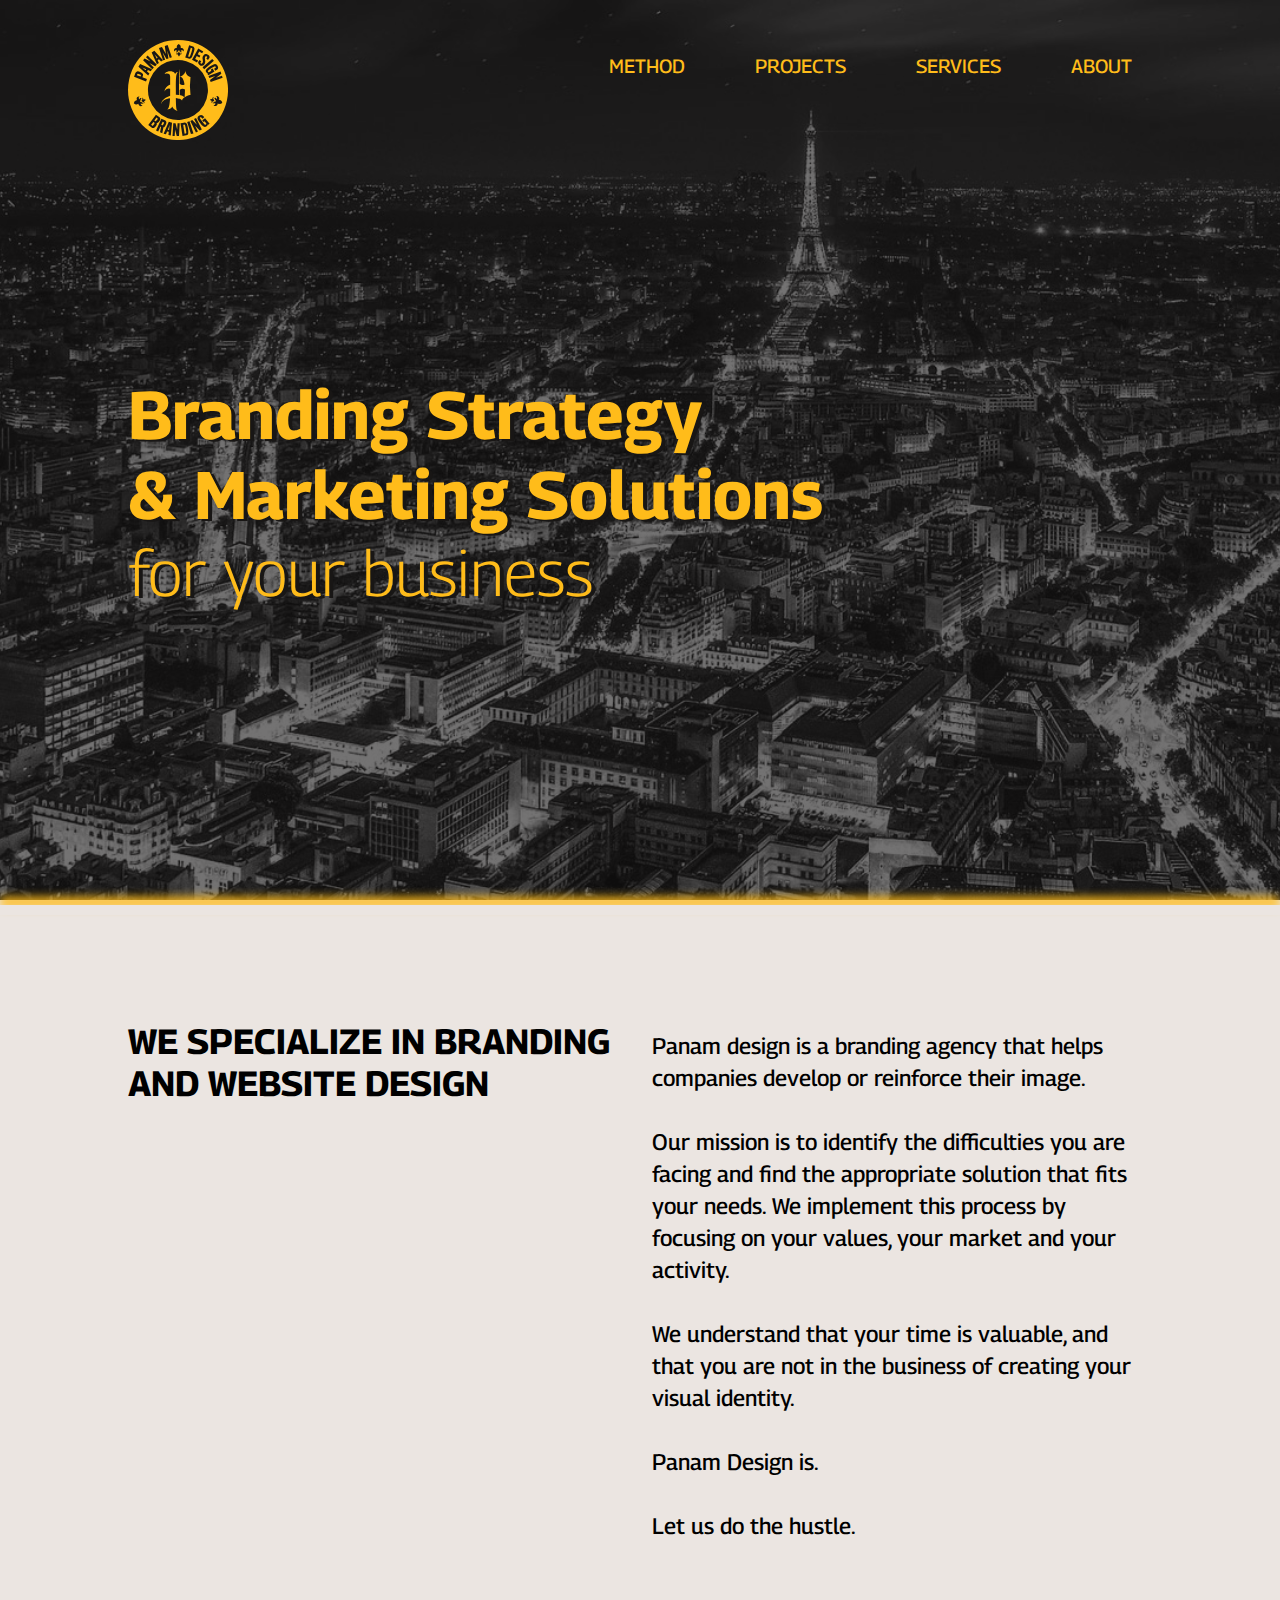
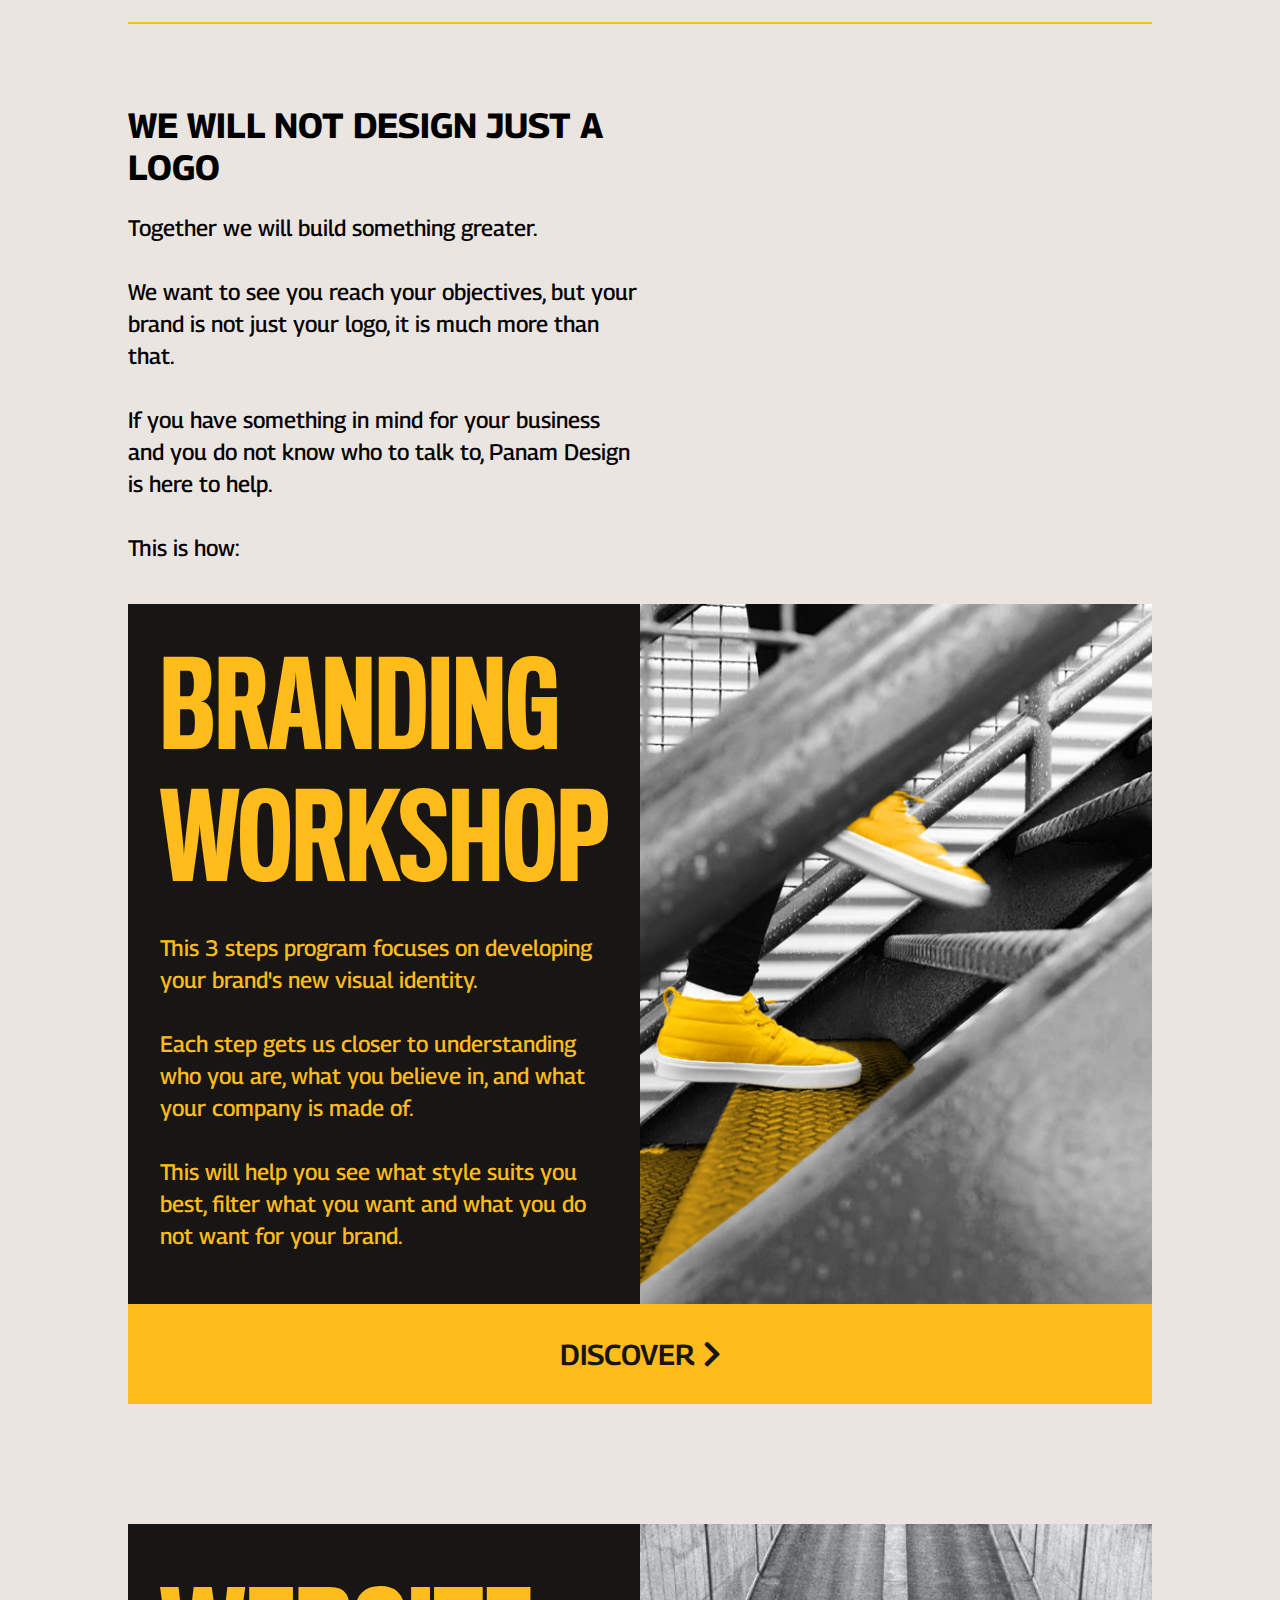
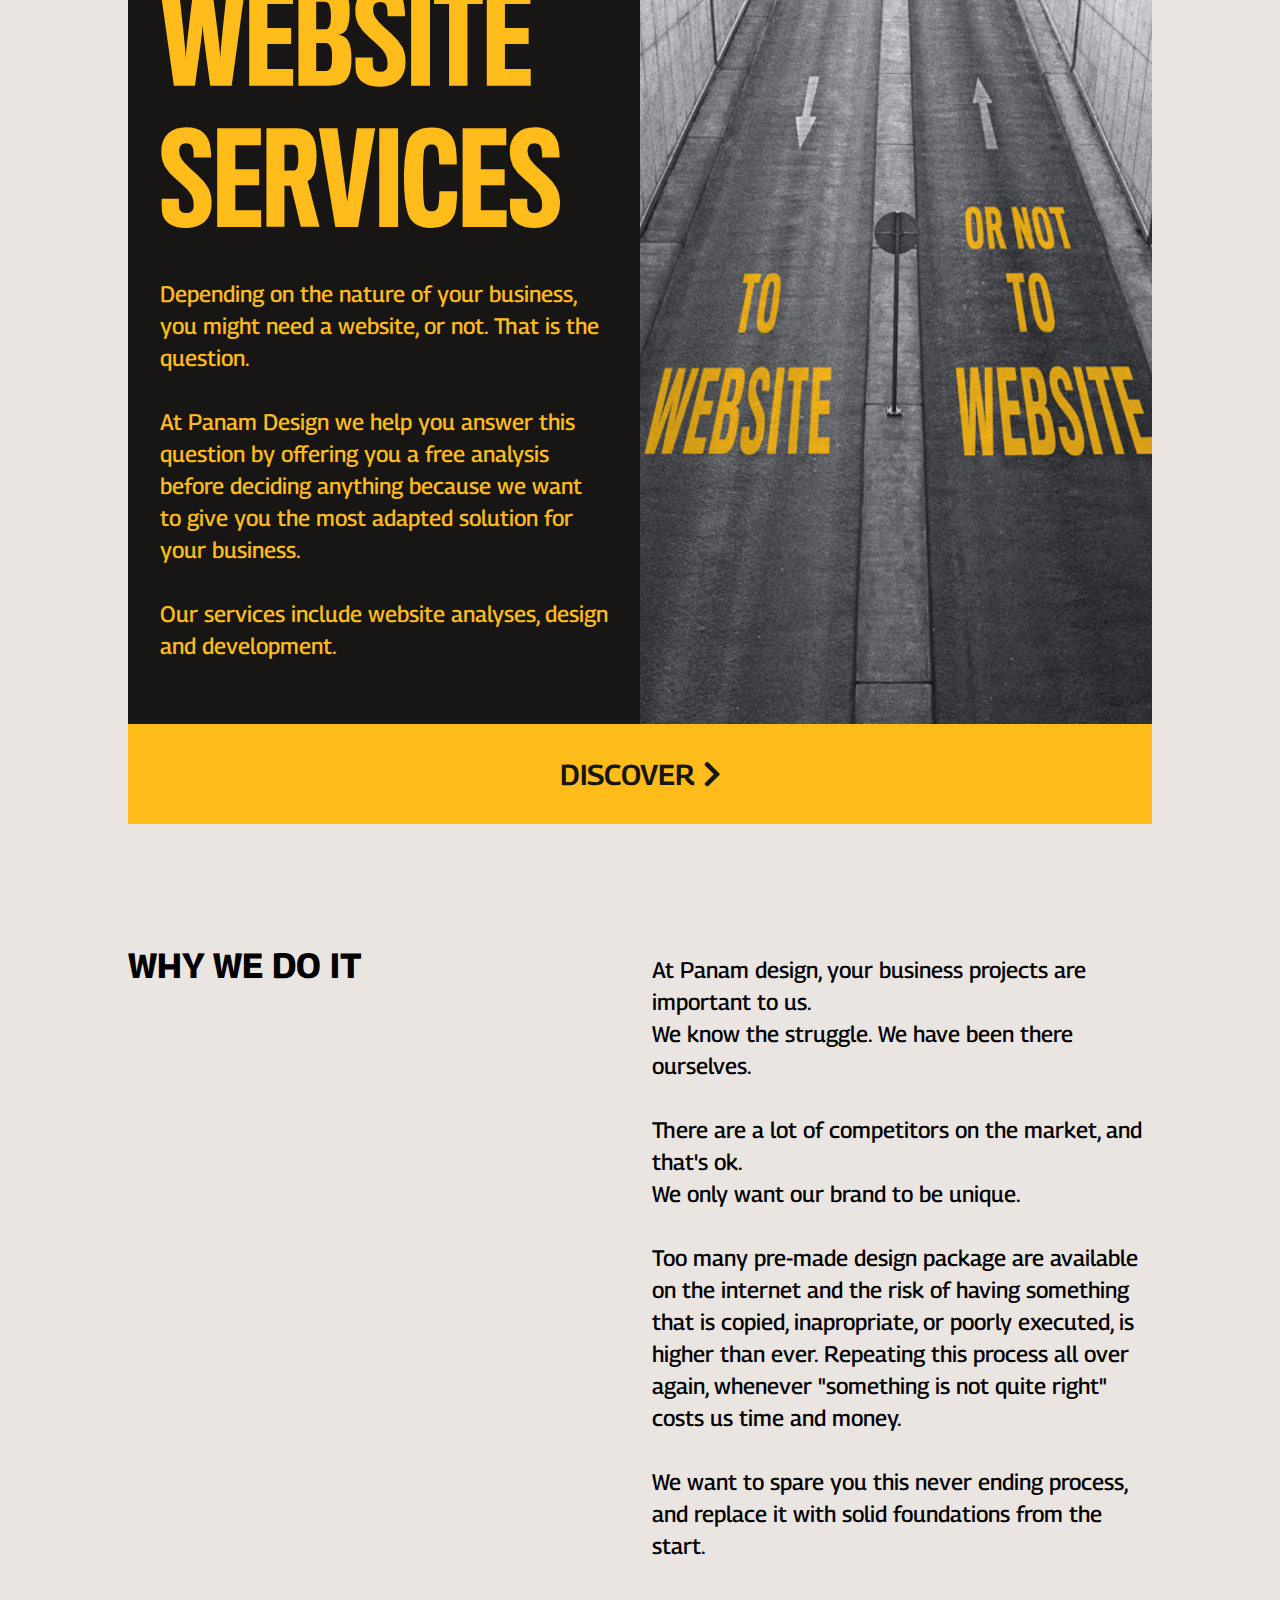
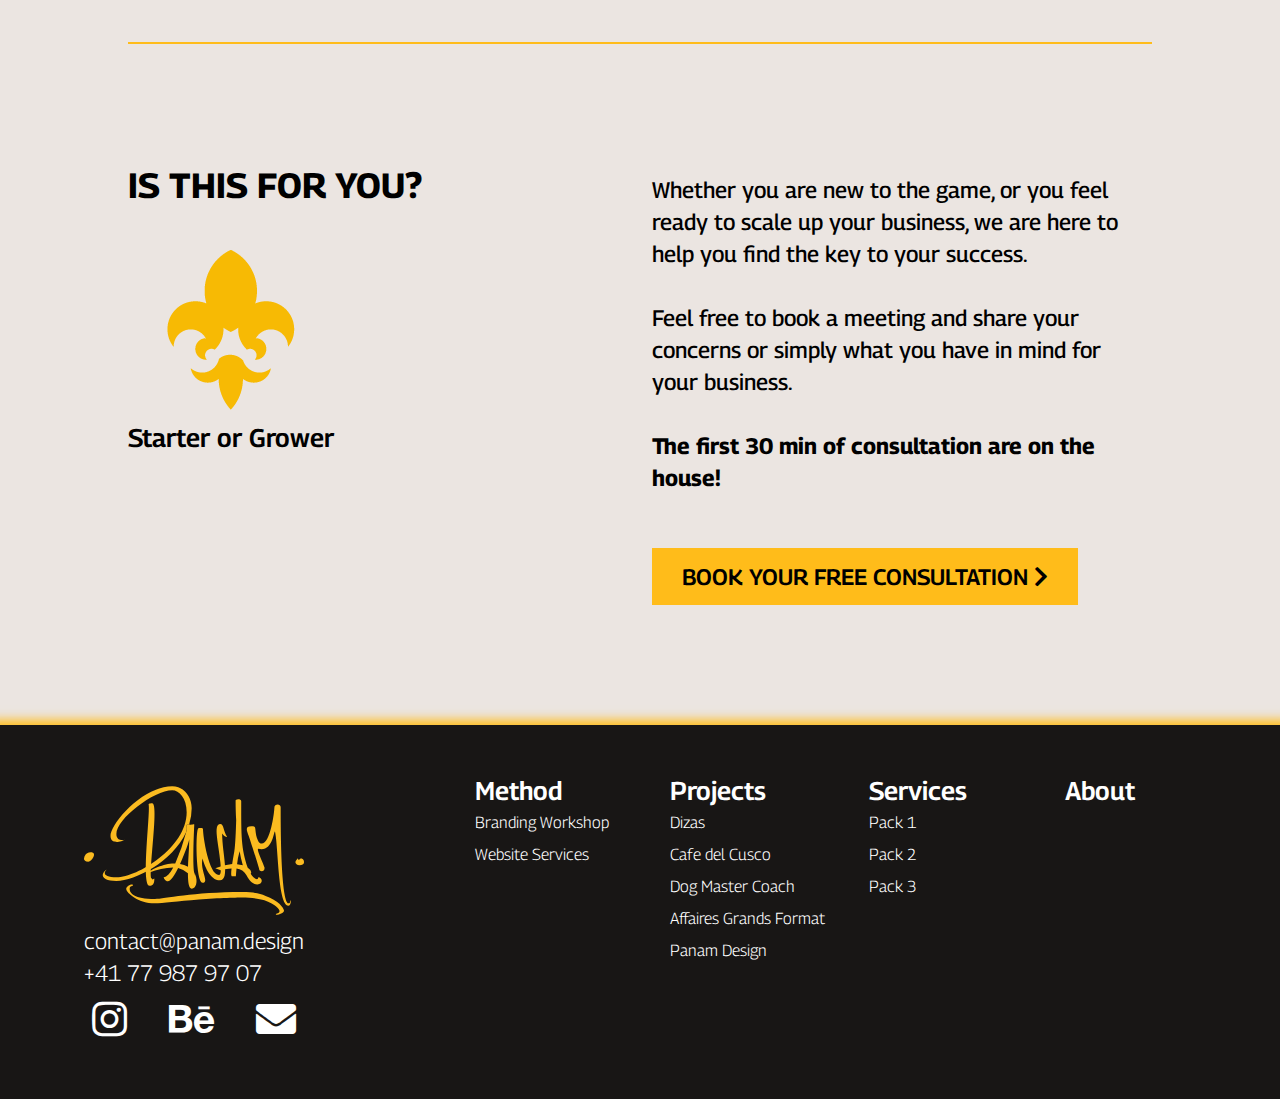
==== index.html @ 818f07d6 "new update from BLR" ====
<!DOCTYPE html>
<html lang="en">
<head>
    <meta charset="UTF-8">
    <meta http-equiv="X-UA-Compatible" content="IE=edge">
    <meta name="viewport" content="width=device-width, initial-scale=1.0">
    <title>Panam Design - Branding Agency</title>
    <link rel="shortcut icon" href="images/favicon.ico" type="image/x-icon">
    <link rel="stylesheet" href="utilities.css">
    <link rel="stylesheet" href="mobile.css">
    <link rel="stylesheet" href="styles.css"> 
    <link rel="stylesheet" href="https://pro.fontawesome.com/releases/v5.13.0/css/all.css">   
    <link rel="stylesheet" href="path/to/font-awesome/css/font-awesome.min.css">
    <link rel="preconnect" href="https://fonts.googleapis.com">
    <link rel="preconnect" href="https://fonts.gstatic.com" crossorigin>
    <link href="https://fonts.googleapis.com/css2?family=Georama:ital,wght@0,100;0,200;0,300;0,400;0,500;0,600;0,700;0,800;0,900;1,100;1,200;1,300;1,400;1,500;1,600;1,700;1,800;1,900&display=swap" rel="stylesheet">
</head>
<body>
    <main>
        <div class="home-top">
       <!--HEADER DESKTOP-->
       <section class="method-top">
        <div id="header-active">
            <div class="logo"><a href="/index.html"><img src="/images/logo-yl70.svg" alt=""></a></div>
            <div class="menu">
                <ul>
                    <li><a href="/method.html">METHOD</a></li>
                    <li><a href="/projects.html">PROJECTS</a></li>
                    <li><a href="/services.html">SERVICES</a></li>
                    <li><a href="#">ABOUT</a></li>
                </ul>
                
            </div>
        </div>

    <!--HEADER MOBILE-->

        <div id="header-inactive">
            
            <div class="logo-inactive"><a href="/index.html"><div></div></a>
            </div>
           
            <input type="checkbox" class="toggler">
                 <div class="menu-flower">
                     <div class="menu-hover"></div>
                </div>
                <div class="logo-inactive-wrap">
                    <div class="home-btn"><a href="./index.html"></a></div>
                        <div class="logo-hide">
                        
                            <div>
                                <a href="./index.html">
                                <img src="/images/logo-yl.svg" alt="">
                            </a>
                            </div>
                </div>
                </div>       

            
            <div class="menu-wrap">
                
                <ul>
                    <li class="active"><a href="/method.html" >METHOD</a></li>
                    <li><a href="/projects.html">PROJECTS</a></li>
                    <li><a href="/services.html">SERVICES</a></li>
                    <li><a href="#">ABOUT</a></li>
                <div class="icons-menu">
                    <li><a href=""><i class="fab fa-instagram"></i></a></li>
                    <li><a href=""><i class="fab fa-behance"></i></a></li>
                    <li><a href=""><i class="fas fa-envelope"></i></i></a></li>
                </div>
                </ul>
                </div>
                
        </div>
        
        <div class="hero-show">
            <div class="title-home">
                
                <h1>Branding Strategy <br>& Marketing Solutions
                </h1>
           <h2> for your business</h2>
        </div>
     </div>
    </section>

  
<section class="product-text-baseline ctr-std">
            <div class="step"><h2>WE SPECIALIZE IN BRANDING
            <br> AND WEBSITE DESIGN</h2></div>

<div class="product-script">
<p>Panam design is a branding agency that helps companies develop or reinforce their image.
<br>
<br>

Our mission is to identify the difficulties you are facing and find the appropriate solution that fits your needs. We implement this process by focusing on your values, your market and your activity.
<br>
<br>

 We understand that your time is valuable, and that you are not in the business of creating your visual identity.
<br>
<br>
    Panam Design is. 
<br>
<br> 
Let us do the hustle.
</p>
</div>
</section>


<section class="product-text-pd-btm ctr-std no-border">
    <div class="step">        
    <h2>WE WILL NOT DESIGN JUST A LOGO</h2>
            <br>
            <br>
            <p>Together we will build something greater.
                <br>
                <br>
                 We want to see you reach your objectives, but your brand is not just your logo, it is much more than that.
                <br>
                <br>
                If you have something in mind for your business and you do not know who to talk to, Panam Design is here to help.
                <br>
                <br>
                This is how:
            </p>
        </div>
        </section>



<section id="intro-cards">
<div class="container-1">
    <div class="branding-card">
        <div class="home-card-title">
            <div><img src="/images/JPEG/service1.svg" alt=""></div>

            <div class="home-card-text">
            <p>This 3 steps program focuses on developing your brand's new visual identity.
            <br>
            <br>
            Each step gets us closer to understanding who you are, what you believe in, and what your company is made of.
            <br>
            <br>
                This will help you see what style suits you best, filter what you want and what you do not want for your brand.</p>

               
        </div>
        
    </div>
        <div class="home-card-frame">
            <div class="image-b-w"></div>
        </div>
    </div>
    <a href="/method.html#branding"><button class="btn-light btncard-sm-light">DISCOVER <i class="fas fa-chevron-right"></i></button></a> 
</div>


<div class="container">
    <div class="branding-card-lg">
        <div class="home-card-title-tm">
            <div><img src="/images/JPEG/service-web100.svg" alt="time-machine"></div>

            <div class="home-card-text">
                <!-- <p>Redesigning your website is not as difficult as it sounds. (and it should not be)
                    <br>
                    <br>
                  
                     So if your website is between 10 and 20 years old, and not mobile friendly, how about going back to the future?
                    <br>
                    <br>
                     Panam Design will analyse your needs, design, and develop a brand new custom website just for you.
                 </p> -->
                 <p>
                   Depending on the nature of your business, you might need a website, or not. That is the question.
                    <br>
                    <br>
                    At Panam Design we help you answer this question by offering you a free
                    analysis before deciding anything because we want to give you the most 
                    adapted solution for your business.
                    <br>
                    <br>
                    Our services include website analyses, design and development.
                    </p>
        </div>
    </div>
        <div class="home-card-frame-tm">
            <!-- <input type="checkbox" class="gobackmarty"> -->
            <div class="image-t-m">
                <!-- <img src="/images/JPEG/delorean-100glow.png" alt=""> -->
                 
            </div>
        </div>
    </div>
    <a href="/method.html#time-machine"><button class="btn-light btncard-sm-light"> DISCOVER <i class="fas fa-chevron-right"></i></button></a> 
</div>

<!-- 
<div class="container">
    <div class="branding-card-lg">
        <div class="home-card-title">
            <div><img src="/images/JPEG/service3.svg" alt="social"></div>

            <div class="home-card-text">
                <p>Everyone is all over the social networks wheather we want it or not.
                    <br> 
                    Most of the time, these are the places where we first meet you, and your brand.
                    <br>
                    <br>
                    Get the strong marketing support you deserve and bring your A-game to the field!
                <br>
                <br>
                Come and check examples of what we can create to elevate your brand image. </p>
        </div>
    </div>
        <div class="home-card-frame">
            <div class="image-s-m">
                
            </div>
        </div>
    </div>
</div> -->

        </section>


<section class="product-text-baseline ctr-std">
    <div class="step">
    <h2> WHY WE DO IT </h2>
</div>
<div class="product-script">
    <p> At Panam design, your business projects are important to us.
    <br>
     We know the struggle. We have been there ourselves.
    <br>
    <br> 
    There are a lot of competitors on the market, and that's ok. <br>
    We only want our brand to be unique. 
    <br>
    <br> 
    Too many pre-made design package are available on the internet and the risk of having something that is copied, inapropriate, or poorly executed, is higher than ever. Repeating this process all over again, whenever "something is not quite right" costs us time and money. 
   <br> 
   <br> 
   We want to spare you this never ending process, and replace it with solid foundations from the start.
   </p>
</div>
</section>




<section class="product-text-baseline ctr-std no-border">
<div class="step">
    <h2>IS THIS FOR YOU? </h2>

<br>
<div class="title-anim-flower">
   <div class="title-anim"><img src="/images/fleur-yl.png" alt=""></div>
   <br>
   <h4> Starter or Grower </h4>
</div>
</div>
   <div class="product-script">
   <p> Whether you are new to the game, or you feel ready to scale up your business, we are here to help you find the key to your success.
    <br>
    <br>
    Feel free to book a meeting and share your concerns or simply what you have in mind for your business. 
    
   <br> <br><strong><p>The first 30 min of consultation are on the house!</strong></p>
<br>
<br>
   <button class="btn-light"><a href="/contact.html">BOOK YOUR FREE CONSULTATION <i class="fas fa-chevron-right"></a></i></button>
</div>
</section>

<footer>
    <div class="main-footer">
        <div class="footer-contact">
           <div class="footer-logo"><a href="#"></a></div>
           <p>contact@panam.design</p>
          <div class="text-upper"><p>+41 77 987 97 07</p></div>
          <div class="footer-icons">
          <a href=""><i class="fab fa-instagram"></i></a>
          <a href=""><i class="fab fa-behance"></i></a>
          <a href="/contact.html"><i class="fas fa-envelope"></i></a>
        </div>
    </div>

        <div class="footer-method">
           <a href="method.html"><h4>Method</h4></a>
            <a href="/method.html#branding"><p>Branding Workshop</p></a>
            <a href="/method.html#time-machine"><p>Website Services</p></a>
          
        </div>

        <div class="footer-projects">
           <a href="projects.html"><h4>Projects</h4></a>
            <a href="#"><p>Dizas</p></a>
            <a href="#"><p>Cafe del Cusco</p></a> 
            <a href="#"><p>Dog Master Coach</p></a>
            <a href="#"><p>Affaires Grands Format</p></a>
            <a href="#"><p>Panam Design</p></a>
            
        </div>

        <div class="footer-services">
           <a href="services.html"><h4>Services</h4></a>
            <a href="#"><p>Pack 1</p></a>
            <a href="#"><p>Pack 2</p></a>
            <a href="#"><p>Pack 3</p></a>
        </div>

        <div class="footer-about">
           <a href="about.html"><h4>About</h4></a>
    
        </div>
    </div>
</footer>



        
    

    </main>
    <script src="/script.js"></script>
</body>

</html>
---- utilities.css ----
*{
    margin: 0;
    padding: 0;
    box-sizing: border-box;
}

:root{
    --primary-color: rgba(255, 188, 26, 1);
    --secondary-color: #181615;
    --light-color: #cfc5bb;
 }

body{
    font-size: 62.5%;
    font-family: 'Georama', sans-serif;
}


a{
    text-decoration: none;
    color: inherit;
}

.active a{
    color: var(--primary-color);
} 

.active-dark a{
    color: var(--secondary-color);
} 

.current{
    
    color: var(--primary-color);
    width: 80%;
    height: 50px;
    background-color: var(--secondary-color);
   
}

.current-dark{
    
    color: var(--secondary-color);
    width: 80%;
    height: 50px;
    background-color: var(--primary-color);
  
}

.no-pointer{
    pointer-events: none;
}



.current-mobile{
    
    color: var(--primary-color) !important;
}


.ctr{
   width: 80vw;
   height: auto;
   margin: 80px 10vw;
   max-width: 120ch;
}

.ctr-std{
    width: 80vw;
    height: auto;
    margin: 40px 10vw;
}

.ctr4{
    margin: 40px 10vw;
    max-width: 130ch;
}


h2 {
    font-size: 2.2rem;
}

h3{
    font-size: 1.8rem;
    line-height: 2.3rem;
    font-weight: 700;
}

h4{
    font-size: 1.6rem;
    font-weight: 600;
    line-height: 2rem;
}

h5{
    font-size: 1.4rem;
    font-weight: 300;
    line-height: 1.8rem;
}

p{
    font-size: 1.4rem;
    line-height: 2rem;
    font-weight: 500;
}

.xtra-mb-l{
    margin-bottom: 30px;
}

.xtra-mb-m{
    margin-bottom: 20px;
}

.xtra-mb-s{
margin-bottom: 10px;
}

.xtra-mt{
    margin-top: 20px;
}

.no-border{
    border-bottom: none !important;
}

.captions{
    font-size: 1rem;
    line-height: 1.2rem;
}

button{
    border: none;
    background: none;
    font-family: 'Georama', sans-serif;
}

.icon {
    background: url('/images/fleur-bl.svg');
    background-position: center;
    background-repeat: no-repeat;
    height: 20px;
    width: 20px;
    margin-right: 5px;
    display: inline-block;
}

.product-script button{
    margin-top: 30px;
}

.btn-light{

    height: auto;
    width: auto;
    cursor: pointer;
    font-size: 1.4rem;
    font-weight: 600;
    padding: 15px 30px;
    background-color: var(--primary-color) ;
}

.btn-light:hover{
    color: var(--primary-color);
    background-color: var(--secondary-color);
    transition: 0.4s ease;
}

.btn-dark{

    height: 100%;
    cursor: pointer;
    font-size: 1.4rem;
    color: var(--secondary-color);
    font-weight: 600;
    background-color: var(--primary-color);
    transition: 0.3s ease;
}


.btncard{
    height: 200px;
    padding-top: 50px;
    width: 100%;
    background-color: var(--secondary-color);
}

.btncard-sm-light{
    height: 100px;
    font-size: 1.8rem;
    width: 100%;
    color: var(--secondary-color);
    background-color: var(--primary-color);
}

.btncard a,
.btn-dark{
    width: 100%;
    height: 100%;
    display: inline-block;
}

.btn-dark:hover{
    background-color: var(--secondary-color);
    color: var(--primary-color);
}

.product-text{
    /* background-color: var(--primary-color); */
    padding: 2rem 0rem;
    display: flex;
    align-items: center;
    border-bottom: 2px solid var(--primary-color);
}

.product-text-baseline{
    /* background-color: var(--primary-color); */
    padding: 5rem 0rem;
    display: flex;
    gap: 1.5rem;
    align-items: baseline;
    border-bottom: 2px solid var(--primary-color);
}

.product-text-pd-btm{
    /* background-color: var(--primary-color); */
    padding: 2.5rem 0rem 0rem 0rem;
    display: flex;
    gap: 1.5rem;
}

.product-script{
    flex-basis:50%;
    max-width: 50%;
}
.step{
    max-width: 50%;
    flex-basis:50%;
}

/* BLACK BLOCK ON HOVER NAV*/

 /* .menu ul a::before{
    content:'';
    position: absolute;
    width: 100%;
    height: 50px;
    z-index: -5;
    background: var(--secondary-color);
    display: block;
    transform: translateX(-150px) scaleX(0);
    transition: transform 0.4s ease;
    opacity: 0;
}

.menu ul a:hover::before{
    transform: translateX(0px) scaleX(1);
    opacity: 1;
}


.menu a{
    position: relative;
    text-decoration: none;
    display: flex;
    color: var(--secondary-color);
    align-items: center;
    height: 50px;
    justify-content: space-around;
    font-size: 1.2rem;
    margin-left: 30px;
    padding: 20px;
    font-weight: 500;
}

.menu a:hover{
    color: var(--primary-color);
    transition: 1s ease;
}
*/
---- mobile.css ----
:root{
    --primary-color: rgb(255, 188, 26);
    --secondary-color: #181615;
    --light-color: rgb(207, 197, 187);
    scroll-behavior: smooth;
 }

 @media (orientation: landscape) and (min-width: 350px){
    .nav-scrolled{
        min-height: 20vh !important;
       
    }

}

@media only screen and (max-width: 768px){
    .product-text,
    .product-text-baseline,
    .product-text-pd-btm
    {
        flex-direction: column;
        align-items: flex-start !important;
        padding: 2rem 0rem ;
    }

    .title-home h2{
        text-shadow: 2px 2px var(--secondary-color);
    }

    .method-big-title,
    .method-big-title2{
        padding: 0rem !important;
    }

    .home-card-title,
    .home-card-title-tm{
    padding: 3.5rem 1.225rem !important;
    
    }
    .step,
    .product-script {
        max-width: 100% !important;
     
    }

            .method-text{
            width: 80vw;
            margin: 40px auto;
        }

        .btncard-sm-light{
            font-size: 1.4rem;
        }
    }


@media only screen and (max-width: 1070px) {

    p{
        font-size: 1.2rem;
        line-height: 1.7rem;
        font-weight: 500;
    }

    h2 {
        font-size: 1.8rem;
    }

    h3{
        font-size: 1.6rem;
        line-height: 2.3rem;
        font-weight: 700;
    }
    
    h4{
        font-size: 1.4rem;
        font-weight: 600;
        line-height: 2rem;
    }

    h5{
        font-size: 1.2rem;
        font-weight: 400;
        line-height: 1.8rem;
    }

    #the-form{
        padding-top: 20vh;
        height: auto;
    }

    #header-inactive{
   
    position: fixed;
    padding-left: 10vw;
    padding-right: 10vw;
    height: 20vh;
    width: 100vw;
    margin: auto;
    display: flex;
    justify-content: space-between;
    align-items: center;
    z-index: 200;
    transition: 0.4s ease;
}

.ctr2{
    margin: 60px 10vw;
  
}


.menu-flower img{
    height: 30px;
    width: 30px;
    transition: 0.8s ease;
    z-index: 500;
}

.logo-hide{
    padding-top: 5px;
    padding-left: 5px;
    position: absolute;
    visibility: hidden;
    transition: 0.1s ease;
      

}

.logo-hide img{
    height: 70px;
}

.home-btn a{
    position: absolute;
    height: 100%;
    width: 100%;
}

.toggler{
   
    position: absolute;
    right: 0;
    height: 60px;
    width: 60px;
    z-index: 505;
    opacity: 0;
    cursor: pointer;
    margin-right: 10vw;
}

.menu-wrap{
    position: fixed;
    top: 0;
    right: -1150px;
    z-index: -1;
    width: 100vw;
    height: 100vh;
    flex: none;
    align-items: flex-start;
    justify-content: center;
    visibility: hidden;
    transition: all 0.3s ease;
    
}

.menu-wrap ul{
    position: fixed;
    width: 100vw;
    height: 100vh;
    background-color: var(--secondary-color);
    display: flex;
    flex-direction: column;
    padding-left: 10vw;
    padding-top: 15vh;
    justify-content: center;
    align-items: flex-start;
    z-index: -20;
}

.menu-wrap ul li{
    display: flex;
    justify-content: flex-start;
    font-size: 3rem;
    padding: 15px 0px;
    left: 0;
    
}

.menu-wrap ul li a{
    color: white;
    transition: 0.4s ease; 
    
}

.menu-wrap ul li a:hover{
    color: var(--primary-color);
}

 #header-inactive .toggler:checked ~ .menu-wrap{
    visibility: visible;
    right: 0;
}


.toggler:checked + .menu-flower > img {
    transform: rotate(360deg);
}

.logo-inactive,
.logo-inactive-wrap{
   
    position: absolute;
    cursor: pointer;
    height: 80px;
    width: 80px;
}


/* BLACK NAVBAR VERSION 

.logo-inactive-wrap::after{
    
    content: '' ;
    background-image: url(/images/logoblk70.svg);
    background-position: center;
    background-repeat: no-repeat;
    transition: all 0.4s ease;
    position: absolute;
    top: 0;
    left: 0;
    height: 80px;
    width: 80px;
    z-index: -30;
    
} 

.menu-flower::before{
    content: url(./images/flowerblkburg.svg);
    width: 50px;
    height: 50px;
    position: absolute;
    transition: all 0.3s ease;
    
}

*/

/*YELLOW NAVBAR VERSION*/

.logo-inactive-wrap::after{
    
    content: '' ;
    background-image: url(/images/logo-yl70.svg);
    background-position: center;
    background-repeat: no-repeat;
    transition: all 0.4s ease;
    position: absolute;
    top: 0;
    left: 0;
    height: 80px;
    width: 80px;
    z-index: -30;
    
}

.menu-flower::before{
    content: url(./images/fleur-yl.svg);
    width: 50px;
    height: 50px;
    position: absolute;
    transition: all 0.3s ease;
    
}

/*----------------------*/

.menu-flower{
    width: 60px;
    height: 60px;
    right: 0;
    position: absolute;
    cursor: pointer;
    margin-right: 10vw;
}


.menu-flower::after{
    content: url(./images/fleur-yl.svg);
    width: 50px;
    height: 50px;
    position: absolute;
    transition: all 0.3s ease;
    visibility: hidden;
    
}

.icons-menu{
    display: flex;
    justify-content: space-between;
    width: 230px;
}

.icons-menu a{
    padding: 0.5rem;

}

.icons-menu ul li{
    padding: 0.5rem;
}



.toggler:checked + .menu-flower::before,
.toggler:checked + .menu-flower::after{
    transform: rotate(360deg);
    visibility: visible;
}

.toggler:checked ~ .logo-inactive-wrap > div{
    visibility: visible;
}



.nav-scrolled{
    
    background-color: var(--secondary-color) ;
    box-shadow: 0px 5px 15px var(--primary-color);
    transition: 0.2s ease;
    height: 18vh !important;
   
}

}
---- styles.css ----
:root{
   --primary-color: rgb(255, 188, 26);
   --secondary-color: #181615;
   --light-color: rgb(235, 229, 225);
   scroll-behavior: smooth;
}

html{
    background-color: var(--light-color);
}

.home-top{
    background-image: url(./images/JPEG/parisb-w.jpg);
    background-attachment: fixed;
    background-position: center;
    background-size: cover;
    height: 100vh;
    z-index: 5;
}

.title-home h1{
    font-size: 4.2rem;
}

.method-top{
    height: 100vh;
    
}

/*.method-top::after,
.project-top::after{
    content: '';
    position: absolute;
    bottom:-15px;
    height: 10px;
    z-index: 30;
    width: 100%;
    box-shadow: 0px -8px 10px 0px var(--primary-color);
}*/

.home-top::before{
    content: '';
    position: absolute;
    height: 100vh;
    width: 100%;
    z-index:2;
    background-color: rgba(24, 22, 21, 0.6);
    
}

#header-active{
    
    position: relative;
    margin: auto;
    height: 20vh;
    width: 80vw;
    display: flex;
    justify-content: space-between;
    align-items: center;
    z-index: 20;
}


.logo{
    height: 100px;
    width: auto;
    display: grid;
    place-items: center;
}

.logo img{
    height: 100px;
}

.menu ul{
   
    list-style: none;
    display: flex;
    height: 100px;
    width: 100%;
    align-items: flex-start;
    position: relative;
    z-index: 10;
}

/*UNDER LINE ON HOVER NAV*/

/* .menu ul a::after{
    content:'';
    position: absolute;
    width: 100%;
    bottom: 0;
    height: 2px;
    z-index: 50;
    background: var(--secondary-color);
    display: block;
    transform: translateX(-150px) scaleX(0);
    transition: transform 0.3s ease;
    opacity: 0;
}

.menu ul a:hover::after{
    transform: translateX(0px) scaleX(1);
    opacity: 1;
} */

/*--------------------*/
/*BLACK BLOCK ON HOVER NAV*/

 /* .menu ul a::before{
    content:'';
    position: absolute;
    width: 100%;
    height: 50px;
    z-index: -5;
    background: var(--secondary-color);
    display: block;
    transform: translateX(-150px) scaleX(0);
    transition: transform 0.4s ease;
    opacity: 0;
}

.menu ul a:hover::before{
    transform: translateX(0px) scaleX(1);
    opacity: 1;
}


.menu a{
    position: relative;
    text-decoration: none;
    display: flex;
    color: var(--secondary-color);
    align-items: center;
    height: 50px;
    justify-content: space-around;
    font-size: 1.2rem;
    margin-left: 30px;
    padding: 20px;
    font-weight: 500;
}

.menu a:hover{
    color: var(--primary-color);
    transition: 1s ease;
}


.active a{
    color: var(--primary-color);
} */

/*-------------------*/

/*YELLOW BLOCK ON HOVER NAV*/

.menu ul a::before{
    content:'';
    position: absolute;
    width: 100%;
    height: 50px;
    z-index: -5;
    background: var(--primary-color);
    display: block;
    transform: translateX(-150px) scaleX(0);
    transition: transform 0.4s ease;
    opacity: 0;
}

.menu ul a:hover::before{
    transform: translateX(0px) scaleX(1);
    opacity: 1;
}


.menu a{
    position: relative;
    text-decoration: none;
    display: flex;
    color: var(--primary-color);
    align-items: center;
    height: 50px;
    justify-content: space-around;
    font-size: 1.2rem;
    margin-left: 30px;
    padding: 20px;
    font-weight: 500;
}

.menu a:hover{
    color: var(--secondary-color);
    transition: 1s ease;
}

.active a{
    color: var(--secondary-color);
}



/*--------*/


.hero-show{
    position: relative;
    height: 100vh;
    width: 100%;
    text-align: left;
    align-items: center;
    justify-content: center;
    display: flex;
    padding-bottom: auto;
    z-index: 25;
    
}

.title-home{
    position: absolute;
    left: 10vw;
    right: 10vw;
    color: var(--primary-color);
    font-size: 2.8rem;
    top: 50%;
    transform: translateY(-30%);
    text-shadow: 4px 2px var(--secondary-color);
}


.title-home h2 {
    font-weight: 300;
    font-size: 4rem;
}

.hero-show::after{
    content: '';
    position: absolute;
    bottom:-15px;
    left: 0;
    height: 10px;
    z-index: 20;
    width: 100%;
    box-shadow: 0px -8px 10px 0px var(--primary-color);
}


.intro-text,
.title-text,
.title-reason,
.title-cta
{
    display: flex;
    gap: 1rem;
    flex-direction: column;
    justify-content: center;
    text-align: left;
    align-items: flex-start;
}

/*NEW LAYOUT*/

.intro-cards{
    height: auto;
}

.container{
    margin: 40px 10vw;
    width: 80vw;
    
}

.container-1{
    margin: 0px 10vw 120px 10vw;
}

.branding-card{
    display: flex;
    align-items: flex-start;
    height: 700px;
    
}

.branding-card-lg{
    display: flex;
    align-items: center;
    height: 800px;
    
}

.home-card-title,
.home-card-title-tm{
    display: flex;
    flex-direction: column;
    max-width: 50%;
    flex-basis: 50%;
    height: 100%;
    padding: 3.5rem 2rem;
    gap: 3rem;
    justify-content: center;
    background-color: var(--secondary-color);
    color: var(--primary-color);
}

.home-card-title img{
    max-width: 500px;
}
.home-card-title-tm img{
    max-width: 400px;
    
}

.home-card-frame,
.home-card-frame-tm{
    
    background-color: var(--primary-color);
    flex-basis: 50%;
    height: 100%;
    display: flex;
    align-items: center;
    justify-content: center;
}

.home-card-frame-tm{
    background-image: url(/images/JPEG/web-design-home.jpg);
    background-position: center;
    background-size: cover;
    height: 100%;
}

.image-t-m {
    transform: rotate(15deg);
    transition: transform 0.6s cubic-bezier(0.25, 1, 0.5, 1);
    animation: tilting 0.8s infinite;
}

.image-t-m img{
    
    flex-basis: 50%;
    width: 80%;
    display: block;
    margin: auto;
    transform: scale(1);
    transition: 0.7s ease-in;
}

/*DeLorean gone*/

/* .gobackmarty{
    position: absolute;
    height: 60%;
    width: 40%;
    z-index: 105;
    opacity: 0;
    cursor: pointer;
    animation: tilting 1.4s infinite;
    
}

.gobackmarty:checked ~ .image-t-m img {
transform: scale(0) rotate(-50deg);

}

@keyframes tilting{
    0% {
        transform: scale(0.8);
    }

    50%{
        transform: scale(0.9);
    }
    
    100%{
        transform: scale(0.8);
    }
} */

/*----------------*/

.image-b-w{
    
    background-image: url(/images/JPEG/workshop.jpg);
    background-size: cover;
    background-repeat: no-repeat;
    background-position: center;
    width: 100%;
    min-height: 100%;
}


.image-s-m{
    background-image: url(/images/JPEG/social-nethash.jpg);
    background-size: cover;
    background-repeat: no-repeat;
    background-position: center;
    width: 100%;
    padding: 0px 30px;
    height: 100%;
}

.title-anim-flower{
    display: inline-flex;
    margin-top: 2rem;
    flex-direction: column;
    align-items: center;
    justify-content: center;
    
}

.title-anim{
    display: flex;
    justify-content: center;
    align-items: center;
}

.title-anim img{
    animation: needle 1.8s ease infinite;
   
}

@keyframes needle {

    0%{
        transform: rotate(-25deg)
    }
  
    50%{
        transform: rotate(25deg);
    }
  
    100%{
        transform: rotate(-25deg);
    }
}






/*FOOTER*/

footer{
    background-color: var(--secondary-color);
    box-shadow: 0px 5px 10px 10px var(--primary-color);
}

.main-footer{
    display: grid;
    color: white;
    width: 90vw;
    margin: 0 auto;
    grid-template-columns: repeat(6, 1fr);
    grid-gap: 1.5rem;
    padding: 50px 0px;
}

.footer-contact p{
    font-weight: 300;
}

.footer-contact,
.footer-method,
.footer-projects,
.footer-services,
.footer-about{
    display: flex;
    flex-direction: column;
    padding-left: 20px;
    width: max-content;
}

.footer-method p,
.footer-projects p,
.footer-services p,
.footer-about p{
    font-weight: 300;
    font-size: 1rem;
}

.footer-contact .fab,
.footer-contact .fas{
    font-size: 40px;
    text-align: center;
}

.footer-contact a{
    padding: 0.5rem;
    
  
}

.footer-icons{
    display: flex;
    width: 100%;
    height: 60px;
    align-items: center;
    justify-content: space-between;
}

.footer-contact{
    grid-column: 1/3;
}

.footer-method{
    grid-column: 3/4;
    }
.footer-projects{
    grid-column: 4/5;
}
.footer-services{
    grid-column: 5/6;
}
.footer-about{
    grid-column: 6/7;
}

.footer-method a,
.footer-projects a,
.footer-services a,
.footer-about a,
.footer-icons a{
    color: white;
    transition: 0.3s ease;
}

.footer-method a:hover,
.footer-projects a:hover,
.footer-services a:hover,
.footer-about a:hover,
.footer-icons a:hover{
    color: var(--primary-color);
}



.text-upper p{
    font-variant-numeric: lining-nums;
}

.footer-logo{
    background-image: url(/images/pnm-graff-y.svg);
    background-position: left;
    background-repeat: no-repeat;
    background-size: contain;
    height: 150px;
    max-width: 230px;

}

.footer-logo a{
    height: 100%;
    width: 100%;
    display: block;
}


@media (min-width: 421px) and (max-width: 650px){
    .logo{
        height: 100%;
    }

    .logo img{
        height: 100px;
    }
   

    .hero-show h1{
        font-size: 3.4rem;
    }

    .title-home h2{
        font-size: 2.9rem;
    }

    .title-cards{
        margin: 120px auto;
    }

    p{
        font-size: 1.1rem;
        line-height: 1.6rem;
    }

     
    .footer-contact{
        grid-gap: 0.4rem;
    }

    .footer-logo{
        margin-top: 20px;
        margin-bottom: 0px;
        height: 100px;
        min-width: 180px;
    }
   
}

@media (min-width: 651px) and (max-width: 768px){

    .logo{
        height: 100%;
    }

    .logo img{
        height: 120px;
    }

}

@media (min-width: 651px) and (max-width: 1200px){

    .footer-logo{
        margin-top: 20px;
        margin-bottom: 0px;
        width: 200px;
    }
    
}



@media (max-width: 1070px){
   
    #header-active{
        display: none;
    }

    .hero-service,
    .method-top,
    .home-top{
    background-attachment: scroll
}


}

@media (min-width: 320px) and (max-width: 650px){

    .title-home{
    position: absolute;
    top: 50%;
    transform: translateY(-30%);
    
}


}

@media (min-width: 650px) and (max-width: 860px){
    .title-home h2{
        font-size: 2.6rem;
    }

    .title-home h1{
        font-size: 3.2rem;
    }

}

@media (min-width: 320px) and (max-width: 920px){
    
.container,
.branding-card,
.branding-card-lg{
    display: flex;
    flex-direction: column;
    height: auto;
    align-items: initial;
   
}

.home-card-title,
.home-card-title-tm{
    max-width: none;
}

.image-t-m,
.image-s-m
{
    height: 500px;
    display: flex;
    justify-content: center;
}


.gobackmarty{
    position: absolute;
    height: 80%;
    width: 80%;

}
}

@media (min-width: 1070px){
    #header-inactive{
        display: none;
    }

    .title-home{
        top: 40%;
        transform: translateY(-40%)
    }

    
    .ctr2{
        margin: 80px 10vw;
        max-width: 130ch;
    }


    .ctr3{
        margin: 40px 10vw 100px 10vw;
        max-width: 130ch;
    }

    .hero-show{
        height: 80vh;
    }

}

@media (max-width: 1264px){
  
    .title-cards{
      
        margin: 50px auto;
        width: 80vw;
        display: flex;
        flex-direction: column;
    }

    .main-footer{
       display: flex;
       flex-direction: column;
       padding: 50px 0px;
    }

    .footer-contact{
        order: 4;
    }

    .card-parent{
        flex-direction: column;
    }

    .card p{
        width: auto;
    }

    .image-b-w{
        width: 100%;
        height: 400px;
    }

  
}


@media (min-width: 320px) and (max-width: 420px){
    
    .hero-show h1{
        font-size: 2.6rem;
    }

    .title-home h2{
        font-size: 2rem;
    }
   
}
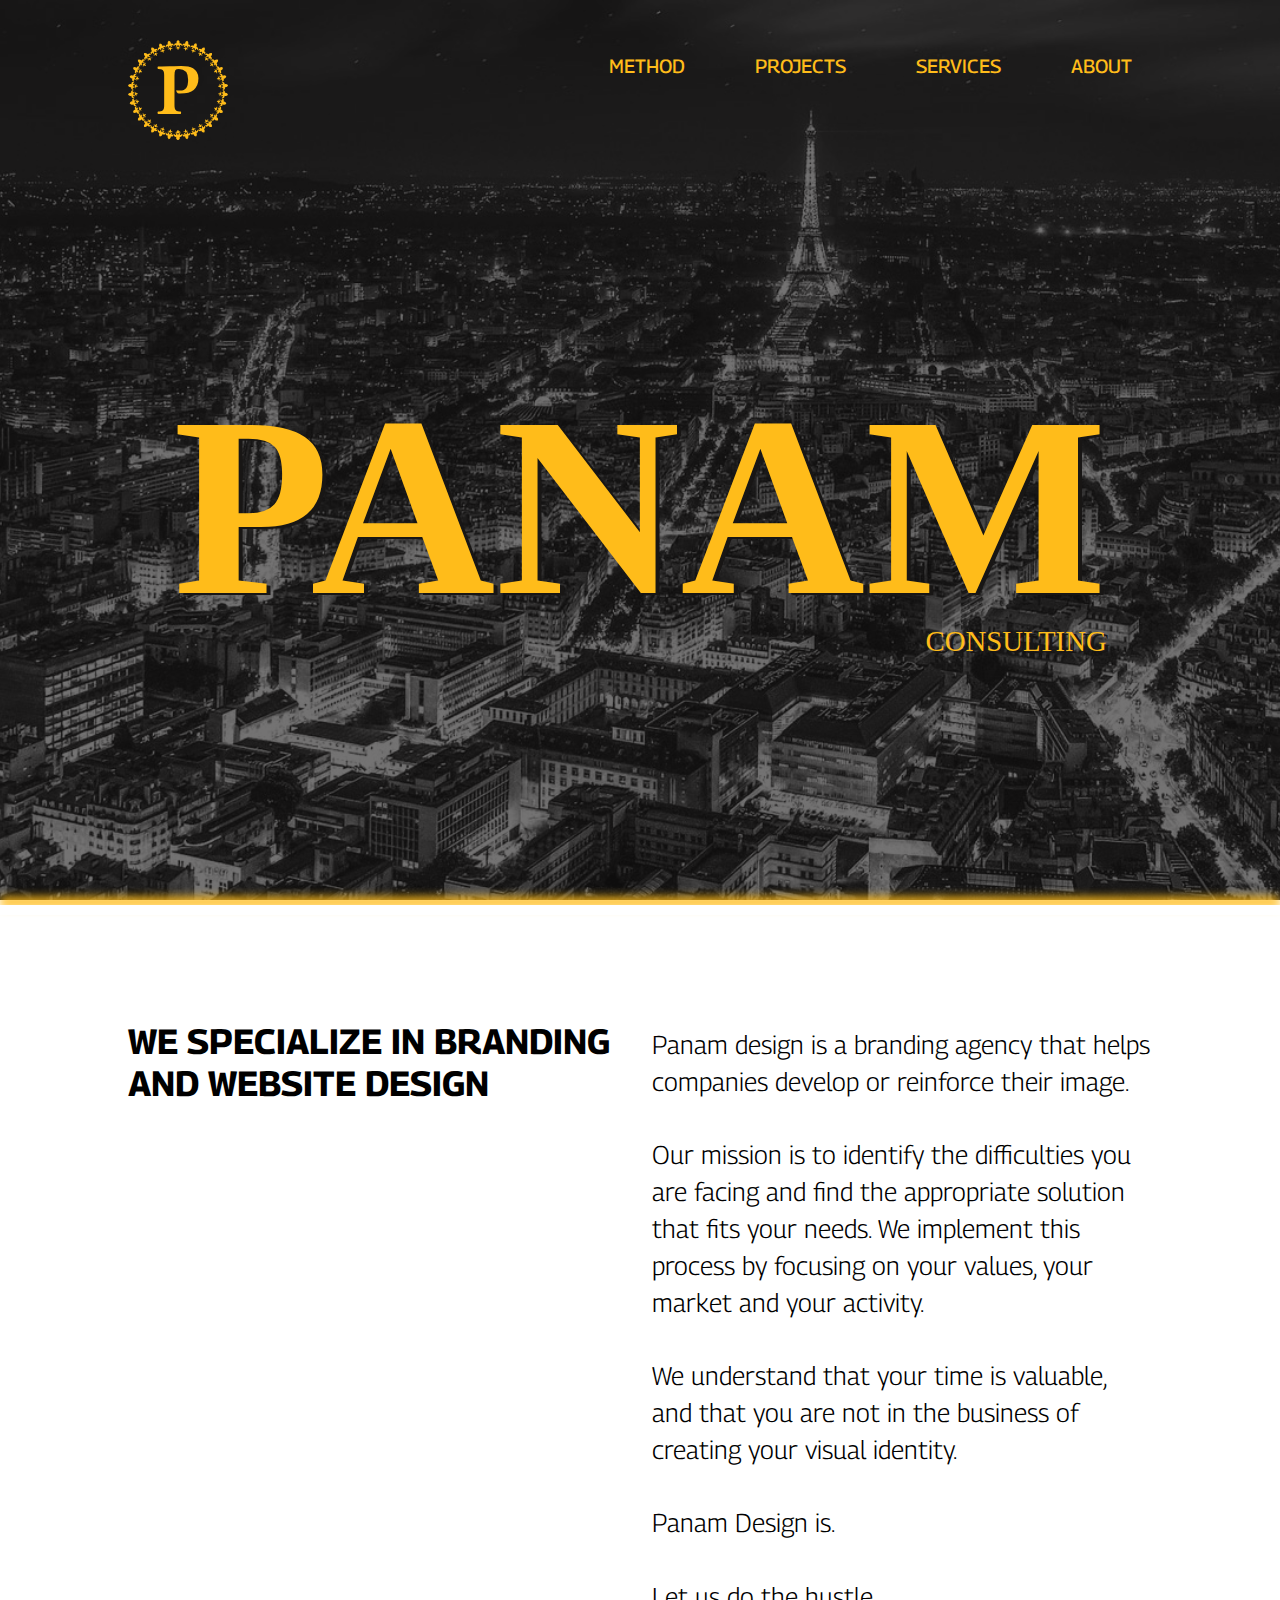
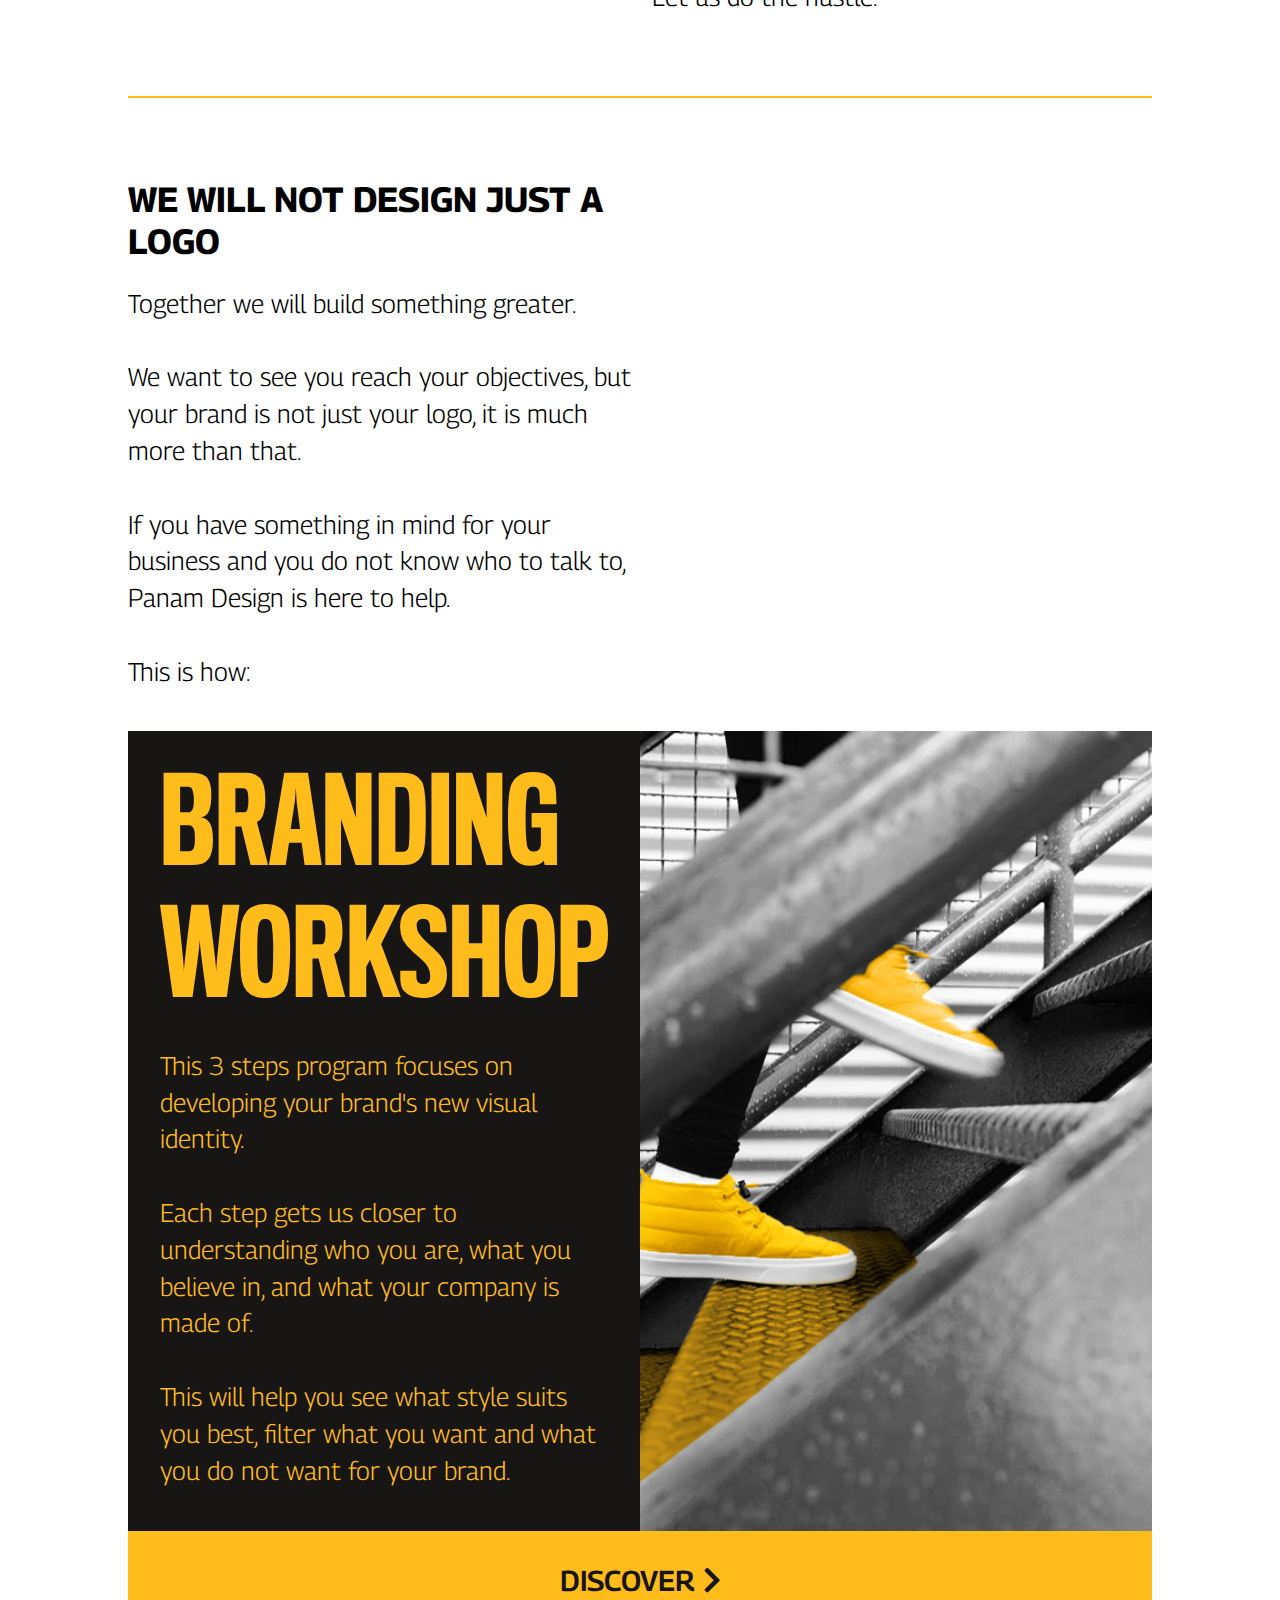
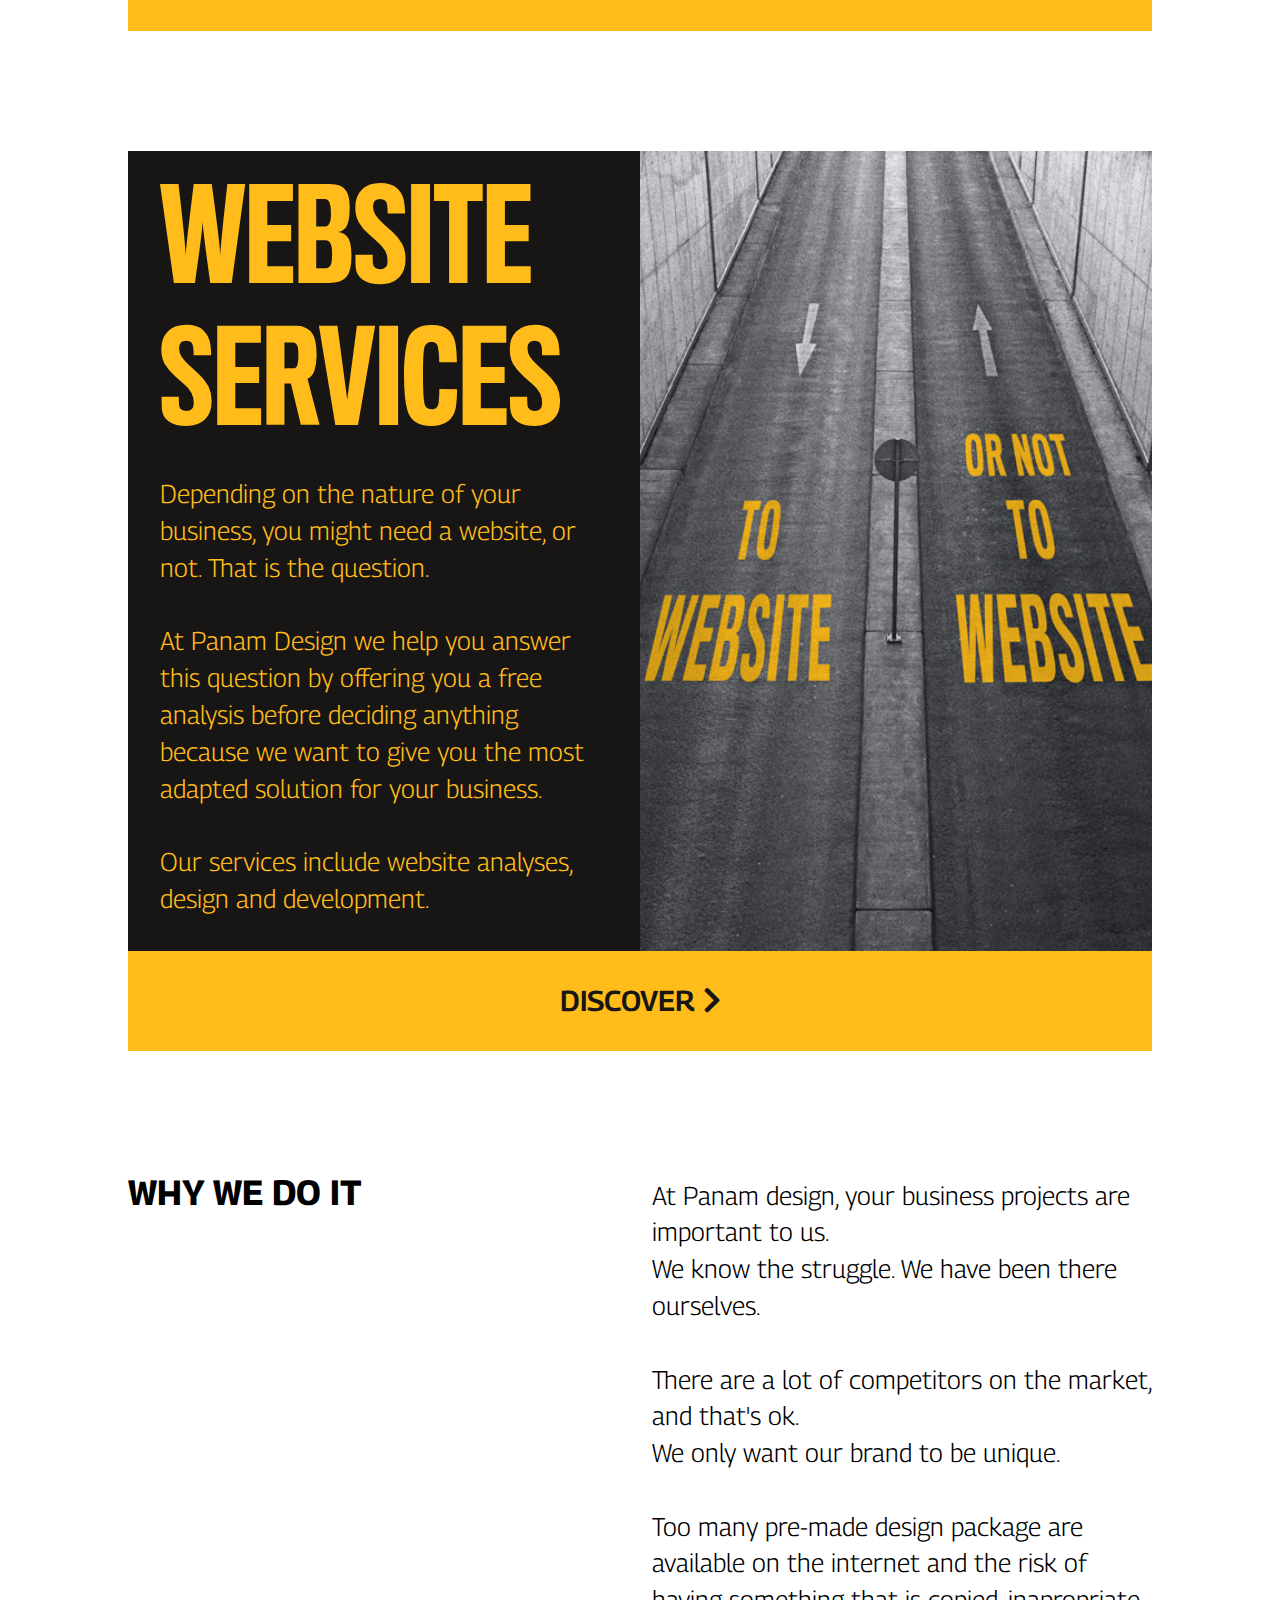
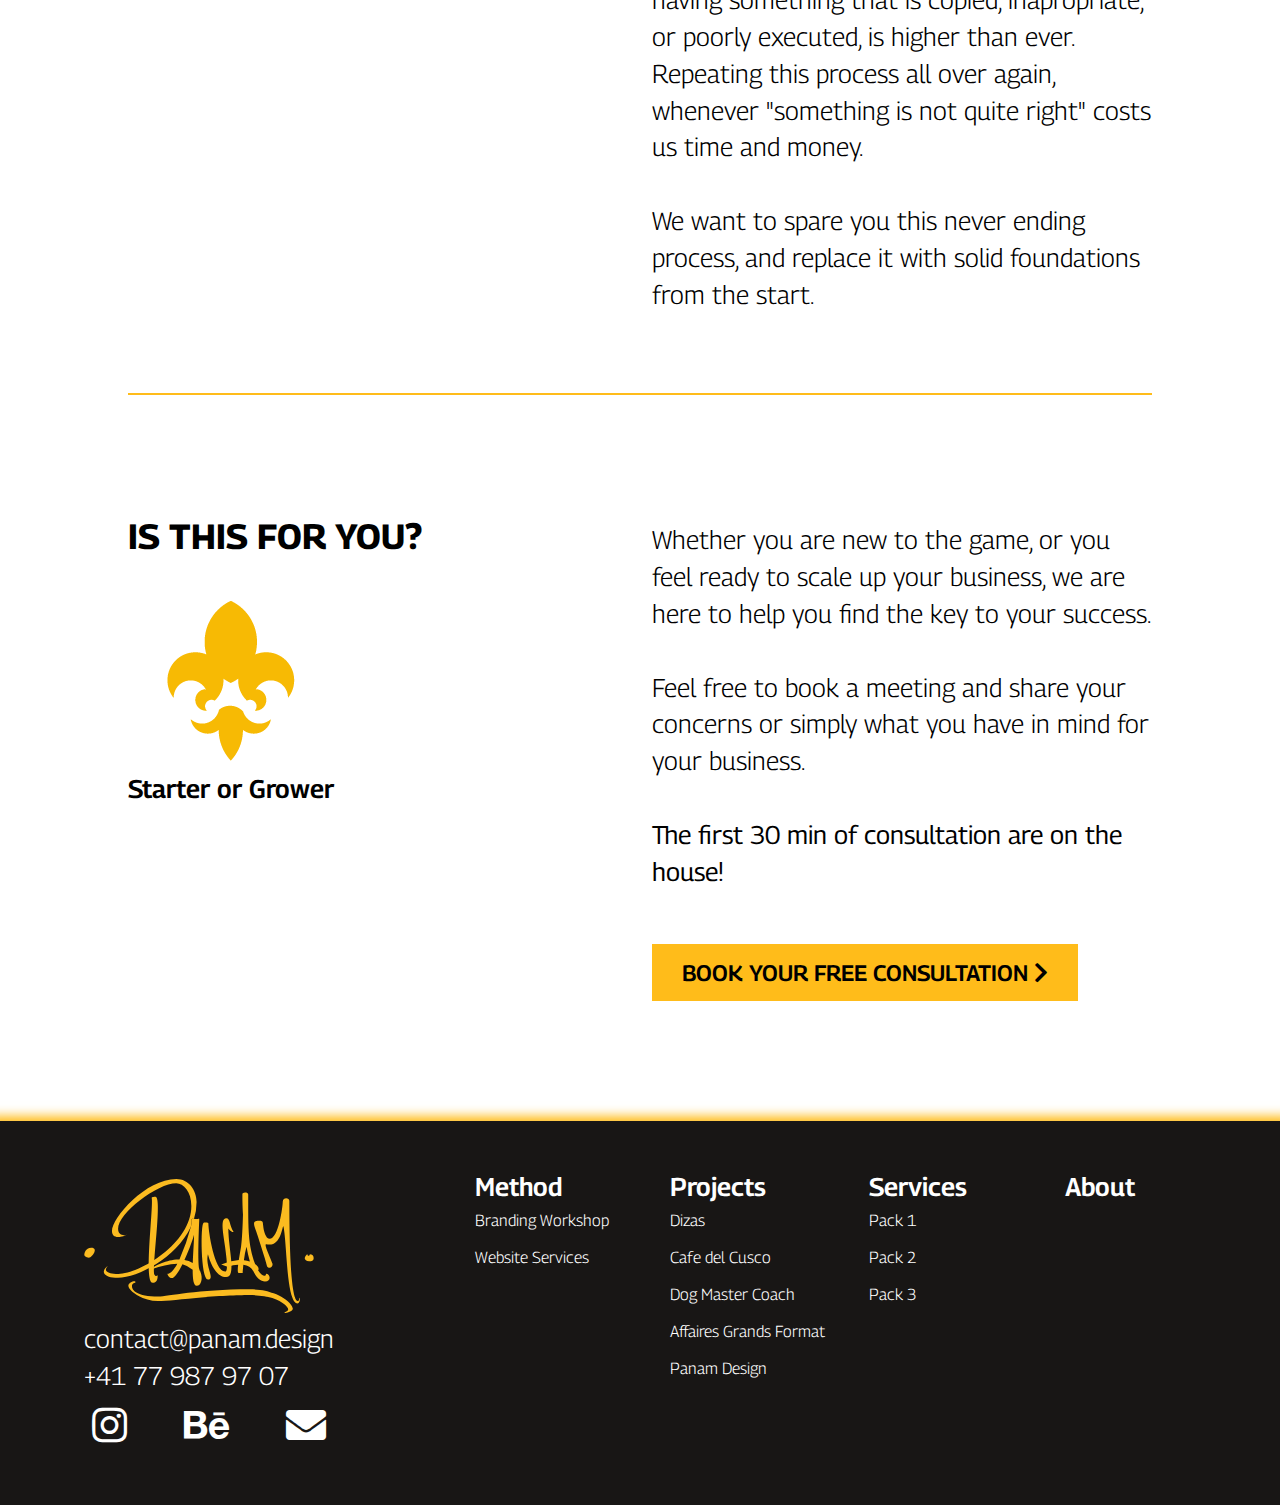
==== commit 3b0ab0fe: "new update" ====
--- a/index.html
+++ b/index.html
@@ -21,7 +21,7 @@
        <!--HEADER DESKTOP-->
        <section class="method-top">
         <div id="header-active">
-            <div class="logo"><a href="/index.html"><img src="/images/logo-yl70.svg" alt=""></a></div>
+            <div class="logo"><a href="/index.html"><img src="/images/JPEG/new_logo.svg" alt=""></a></div>
             <div class="menu">
                 <ul>
                     <li><a href="/method.html">METHOD</a></li>
@@ -50,7 +50,7 @@
                         
                             <div>
                                 <a href="./index.html">
-                                <img src="/images/logo-yl.svg" alt="">
+                                <img src="/images/JPEG/new_logo.svg" alt="">
                             </a>
                             </div>
                 </div>
@@ -75,11 +75,12 @@
         </div>
         
         <div class="hero-show">
-            <div class="title-home">
-                
-                <h1>Branding Strategy <br>& Marketing Solutions
-                </h1>
-           <h2> for your business</h2>
+            <div class="main-title">
+        
+                
+                <h1>PANAM</h1>
+                <h3>CONSULTING</h3>
+
         </div>
      </div>
     </section>
--- a/utilities.css
+++ b/utilities.css
@@ -7,12 +7,13 @@
 :root{
     --primary-color: rgba(255, 188, 26, 1);
     --secondary-color: #181615;
-    --light-color: #cfc5bb;
+    --light-color: #ffffff;
  }
 
 body{
     font-size: 62.5%;
     font-family: 'Georama', sans-serif;
+   
 }
 
 
@@ -101,9 +102,9 @@
 }
 
 p{
-    font-size: 1.4rem;
-    line-height: 2rem;
-    font-weight: 500;
+    font-size: 1.6rem;
+    line-height: 2.3rem;
+    font-weight: 300;
 }
 
 .xtra-mb-l{
@@ -127,8 +128,8 @@
 }
 
 .captions{
-    font-size: 1rem;
-    line-height: 1.2rem;
+    font-size: 1.2rem;
+    line-height: 1.6rem;
 }
 
 button{
--- a/mobile.css
+++ b/mobile.css
@@ -251,7 +251,7 @@
 .logo-inactive-wrap::after{
     
     content: '' ;
-    background-image: url(/images/logo-yl70.svg);
+    background-image: url(/images/JPEG/new_logo.svg);
     background-position: center;
     background-repeat: no-repeat;
     transition: all 0.4s ease;
--- a/styles.css
+++ b/styles.css
@@ -1,7 +1,7 @@
 :root{
-   --primary-color: rgb(255, 188, 26);
+   --primary-color: #ffbc1a;
    --secondary-color: #181615;
-   --light-color: rgb(235, 229, 225);
+   --light-color: rgb(255, 255, 255);
    scroll-behavior: smooth;
 }
 
@@ -214,6 +214,35 @@
     
 }
 
+.main-title{
+    
+    position: absolute;
+    left: 50vw;
+    color: var(--primary-color);
+    font-size: 8rem;
+    top: 25%;
+    transform: translateY(-50%);
+    transform: translateX(-50%);
+    text-shadow: 4px 2px var(--secondary-color);
+}
+
+.main-title h1{
+    font-family: 'Linux Libertine' !important;
+    justify-content: center;
+    align-items: center;
+    text-align: center;
+}
+
+.main-title h3{
+    font-family: 'Gill Sans MT Pro' !important;
+    font-weight: 100;
+    display: flex;
+    justify-content: flex-end;
+    transform: translateY(-85%);
+}
+
+
+
 .title-home{
     position: absolute;
     left: 10vw;
@@ -275,7 +304,7 @@
 .branding-card{
     display: flex;
     align-items: flex-start;
-    height: 700px;
+    height: 800px;
     
 }
 
